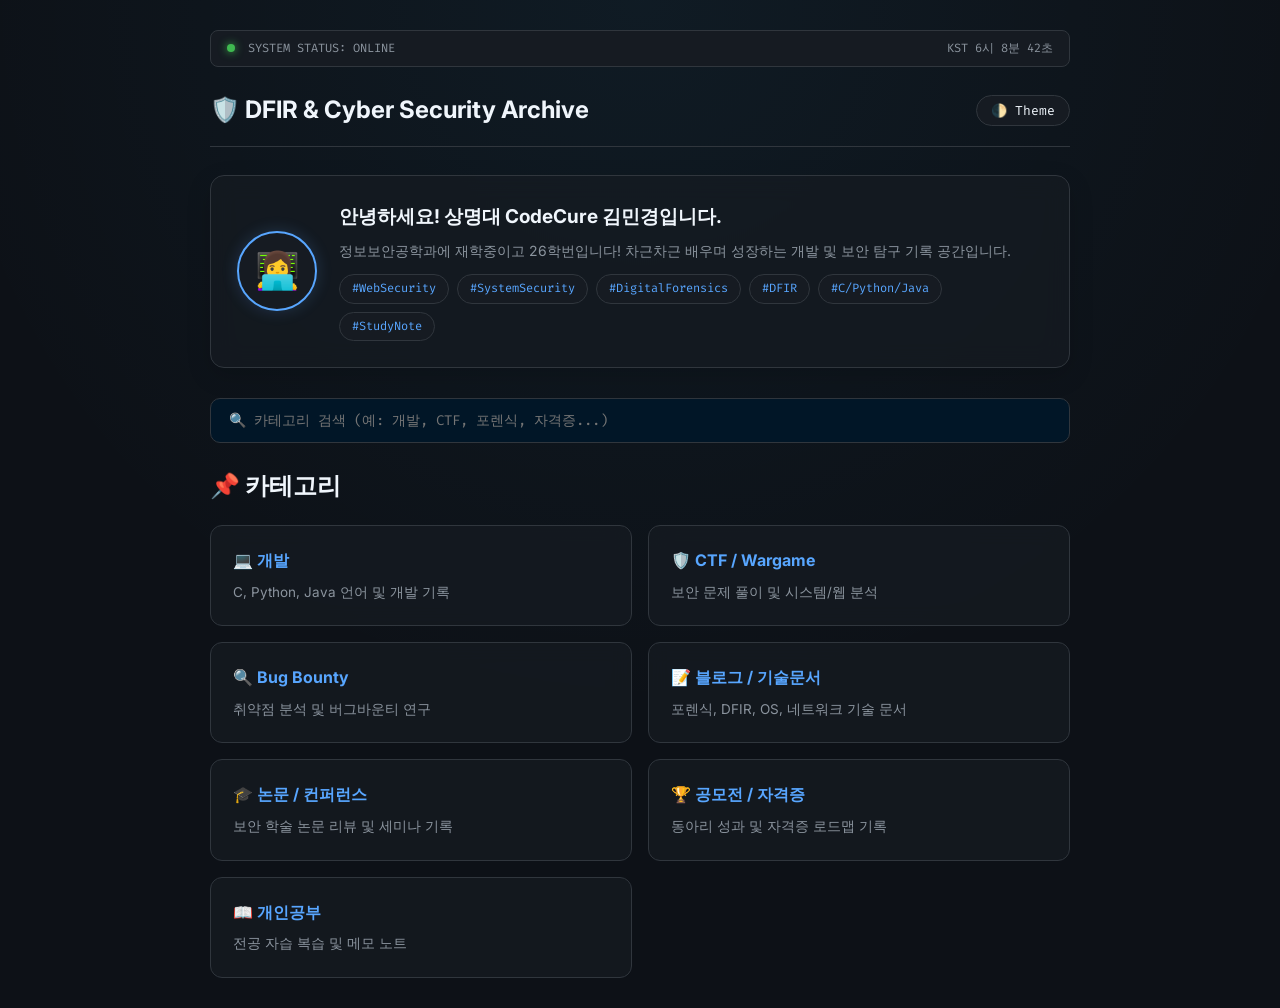
==== index.html @ aa34ed03 "Update index.html" ====
<!DOCTYPE html>
<html lang="ko">
<head>
    <meta charset="utf-8"/>
    <meta content="width=device-width, initial-scale=1.0" name="viewport"/>

    <title>DFIR &amp; Cyber Security Archive | 김민경</title>

    <!-- 트렌디한 모던 폰트 (Inter & Fira Code) -->
    <link href="https://fonts.googleapis.com" rel="preconnect"/>
    <link crossorigin="" href="https://fonts.gstatic.com" rel="preconnect"/>
    <link href="https://fonts.googleapis.com/css2?family=Fira+Code:wght@400;600&amp;family=Inter:wght@400;500;600;700&amp;display=swap" rel="stylesheet"/>

    <link href="style.css" rel="stylesheet"/>
</head>

<body>
<div class="container">

    <!-- ==================== [페이지 1] 미션 #4 본문 ==================== -->

    <!-- ==================== [페이지 2] VAPD 논문 심층 리뷰 상세 본문 ==================== -->

    <!-- ==================== [신규 게시글] IDS/IPS 학습 정리 ==================== -->

    <!-- ==================== [신규 게시글] Fuzzer & Fuzzing 학습 정리 ==================== -->

    <!-- ==================== [블로그 / 기술문서 목록] ==================== -->
    <div class="page" id="doc">

        <a class="back-btn" href="#">← 메인 화면으로 돌아가기</a>

        <div class="page-header">
            <h1>📝 블로그 / 기술문서</h1>
            <p style="color:var(--text-secondary)">
                보안 개념 학습과 기술 문서를 기록하는 공간입니다.
            </p>
        </div>

        <div class="post-list">

            <!-- Fuzzer & Fuzzing 게시글 -->
            <a class="post-card" href="posts/fuzzing.html">

                <div class="post-meta">
                    <span>2026.11.13</span>
                    <span>Software Security</span>
                </div>

                <h3 class="post-title">
                    🧪 Fuzzer와 Fuzzing - 퍼징 기법과 퍼저 비교
                </h3>

                <p class="post-desc">
                    퍼징의 정의와 동작 원리, 종류,
                    AFL++·Jackalope·libFuzzer의 특징 및 차이점 학습 정리
                </p>

                <div class="post-subtags">
                    <span class="subtag">Fuzzing</span>
                    <span class="subtag">Fuzzer</span>
                    <span class="subtag">Software Security</span>
                </div>

            </a>

            <!-- IDS/IPS 게시글 -->
            <a class="post-card" href="posts/ids-ips.html">

                <div class="post-meta">
                    <span>2026.11.12</span>
                    <span>Network Security</span>
                </div>

                <h3 class="post-title">
                    🛡️ 침입 탐지 및 방지 시스템(IDS/IPS)
                </h3>

                <p class="post-desc">
                    IDS와 IPS의 개념, 동작 원리, 유형,
                    활용 방법, 장단점 및 차이점 학습 정리
                </p>

                <div class="post-subtags">
                    <span class="subtag">IDS</span>
                    <span class="subtag">IPS</span>
                    <span class="subtag">Network Security</span>
                </div>

            </a>

            <!-- 미션 #4 게시글 -->
            <a class="post-card" href="posts/mission4.html">

                <div class="post-meta">
                    <span>2026.11.07</span>
                    <span>필수 미션</span>
                </div>

                <h3 class="post-title">
                    📝 미션 #4 - '나'에 대해 기록하기
                </h3>

                <p class="post-desc">
                    가치관, 진로, 활동 목표를 정리한 자기 탐색 기록
                </p>

                <div class="post-subtags">
                    <span class="subtag">Reflection</span>
                    <span class="subtag">Mission</span>
                </div>

            </a>

        </div>
    </div>

    <!-- ==================== [논문 / 컨퍼런스 목록] ==================== -->
    <div class="page" id="conf">

        <a class="back-btn" href="#">← 메인 화면으로 돌아가기</a>

        <div class="page-header">
            <h1>🎓 논문 / 컨퍼런스</h1>
            <p style="color:var(--text-secondary)">
                보안 논문 리뷰 및 연구 학습 기록입니다.
            </p>
        </div>

        <div class="post-list">

            <a class="post-card" href="posts/vapd.html">

                <div class="post-meta">
                    <span>2026.11.07</span>
                    <span>USENIX Security '25</span>
                </div>

                <h3 class="post-title">
                    🎓 VAPD: An Anomaly Detection Model for PDF Malware Forensics with Adversarial Robustness
                </h3>

                <p class="post-desc">
                    악성 PDF 이상 탐지와 적대적 강인성,
                    이상 위치 식별에 관한 논문 심층 리뷰
                </p>

                <div class="post-subtags">
                    <span class="subtag">Paper Review</span>
                    <span class="subtag">DFIR</span>
                </div>

            </a>

        </div>
    </div>

    <!-- ==================== [공모전 / 자격증] ==================== -->
    <div class="page" id="cert">

        <a class="back-btn" href="#">← 메인 화면으로 돌아가기</a>

        <div class="page-header">
            <h1>🏆 공모전 / 자격증</h1>
            <p style="color: var(--text-secondary); margin: 6px 0 0 0;">
                대외활동, 보안 경진대회 및 보안 관련 자격증 로드맵 기록 공간입니다.
            </p>
        </div>

        <div class="post-list">
            <div class="empty-notice">
                📂 아직 등록된 게시글이 없습니다. 새로운 기록을 작성해 보세요!
            </div>
        </div>

    </div>

    <!-- ==================== [개인공부] ==================== -->
    <div class="page" id="study">

        <a class="back-btn" href="#">← 메인 화면으로 돌아가기</a>

        <div class="page-header">
            <h1>📖 개인공부 (Study &amp; Note)</h1>
            <p style="color: var(--text-secondary); margin: 6px 0 0 0;">
                전공 수업 복습, 자습 노트, 개인 메모 공간입니다.
            </p>
        </div>

        <div class="post-list">
            <div class="empty-notice">
                📂 아직 등록된 게시글이 없습니다. 새로운 기록을 작성해 보세요!
            </div>
        </div>

    </div>

    <!-- ==================== [메인 홈 화면] ==================== -->
    <div id="home-view">

        <div class="system-bar">
            <div>
                <span class="status-dot"></span>
                SYSTEM STATUS: ONLINE
            </div>
            <div id="live-time">KST --:--:--</div>
        </div>

        <div class="site-header">
            <h1>🛡️ DFIR &amp; Cyber Security Archive</h1>
            <button class="theme-toggle-btn" onclick="toggleTheme()">
                🌓 Theme
            </button>
        </div>

        <div class="profile-card">

            <div class="profile-avatar">👩‍💻</div>

            <div class="profile-info">

                <h2>
                    안녕하세요! 상명대 CodeCure 김민경입니다.
                </h2>

                <p>
                    정보보안공학과에 재학중이고 26학번입니다!
                    차근차근 배우며 성장하는 개발 및 보안 탐구 기록 공간입니다.
                </p>

                <div class="profile-tags">
                    <span class="tag">#WebSecurity</span>
                    <span class="tag">#SystemSecurity</span>
                    <span class="tag">#DigitalForensics</span>
                    <span class="tag">#DFIR</span>
                    <span class="tag">#C/Python/Java</span>
                    <span class="tag">#StudyNote</span>
                </div>

            </div>
        </div>

        <!-- 검색창 -->
        <div class="search-container">
            <input
                class="search-input"
                id="searchInput"
                onkeyup="filterCards()"
                placeholder="🔍 카테고리 검색 (예: 개발, CTF, 포렌식, 자격증...)"
                type="text"
            />
        </div>

        <h2>📌 카테고리</h2>

        <div class="grid" id="cardGrid">

            <a class="card-item" href="#dev">
                <div class="card">
                    <h3>💻 개발</h3>
                    <p>C, Python, Java 언어 및 개발 기록</p>
                </div>
            </a>

            <a class="card-item" href="#ctf">
                <div class="card">
                    <h3>🛡️ CTF / Wargame</h3>
                    <p>보안 문제 풀이 및 시스템/웹 분석</p>
                </div>
            </a>

            <a class="card-item" href="#bug">
                <div class="card">
                    <h3>🔍 Bug Bounty</h3>
                    <p>취약점 분석 및 버그바운티 연구</p>
                </div>
            </a>

            <a class="card-item" href="#doc">
                <div class="card">
                    <h3>📝 블로그 / 기술문서</h3>
                    <p>포렌식, DFIR, OS, 네트워크 기술 문서</p>
                </div>
            </a>

            <a class="card-item" href="#conf">
                <div class="card">
                    <h3>🎓 논문 / 컨퍼런스</h3>
                    <p>보안 학술 논문 리뷰 및 세미나 기록</p>
                </div>
            </a>

            <a class="card-item" href="#cert">
                <div class="card">
                    <h3>🏆 공모전 / 자격증</h3>
                    <p>동아리 성과 및 자격증 로드맵 기록</p>
                </div>
            </a>

            <a class="card-item" href="#study">
                <div class="card">
                    <h3>📖 개인공부</h3>
                    <p>전공 자습 복습 및 메모 노트</p>
                </div>
            </a>

        </div>
    </div>

</div>

<script>
    function updateClock() {
        const now = new Date();

        const timeString = now.toLocaleTimeString('ko-KR', {
            hour12: false
        });

        document.getElementById('live-time').innerText =
            'KST ' + timeString;
    }

    setInterval(updateClock, 1000);
    updateClock();

    function toggleTheme() {
        document.body.classList.toggle('light-mode');
    }

    function filterCards() {
        const input = document.getElementById('searchInput')
            .value.toLowerCase();

        const cards = document.querySelectorAll('.card-item');

        cards.forEach(card => {
            const text = card.innerText.toLowerCase();

            if (text.includes(input)) {
                card.style.display = 'block';
            } else {
                card.style.display = 'none';
            }
        });
    }
</script>

</body>
</html>
---- style.css ----
:root {
            --bg-primary: #0d1117;
            --bg-secondary: #161b22;
            --bg-card: rgba(22, 27, 34, 0.75);
            --border-color: #30363d;
            --accent-blue: #58a6ff;
            --accent-cyan: #39c5bb;
            --accent-green: #3fb950;
            --text-primary: #f0f6fc;
            --text-secondary: #8b949e;
            --input-bg: #011627;
        }

        body.light-mode {
            --bg-primary: #f6f8fa;
            --bg-secondary: #ffffff;
            --bg-card: rgba(255, 255, 255, 0.85);
            --border-color: #d0d7de;
            --accent-blue: #0969da;
            --accent-cyan: #059669;
            --accent-green: #1a7f37;
            --text-primary: #1f2328;
            --text-secondary: #656d76;
            --input-bg: #eaeeef;
        }

        * { box-sizing: border-box; }

        body { 
            font-family: 'Inter', -apple-system, BlinkMacSystemFont, "Segoe UI", Roboto, sans-serif; 
            background-color: var(--bg-primary); 
            background-image: radial-gradient(circle at 50% 0%, rgba(56, 189, 248, 0.06) 0%, transparent 60%);
            color: var(--text-primary); 
            padding: 30px 20px; 
            margin: 0; 
            line-height: 1.6;
            min-height: 100vh;
            transition: background-color 0.3s, color 0.3s;
        }

        .container { max-width: 860px; margin: 0 auto; position: relative; }

        .system-bar {
            display: flex;
            align-items: center;
            justify-content: space-between;
            font-family: 'Fira Code', monospace;
            font-size: 12px;
            color: var(--text-secondary);
            background: var(--bg-secondary);
            border: 1px solid var(--border-color);
            padding: 8px 16px;
            border-radius: 8px;
            margin-bottom: 24px;
        }

        .status-dot {
            display: inline-block;
            width: 8px;
            height: 8px;
            background-color: var(--accent-green);
            border-radius: 50%;
            margin-right: 6px;
            box-shadow: 0 0 8px var(--accent-green);
        }

        .site-header {
            display: flex;
            align-items: center;
            justify-content: space-between;
            border-bottom: 1px solid var(--border-color);
            padding-bottom: 16px;
            margin-bottom: 28px;
        }

        h1 { 
            color: var(--text-primary); 
            font-size: 24px; 
            font-weight: 700; 
            margin: 0;
            display: flex;
            align-items: center;
            gap: 10px;
        }

        .theme-toggle-btn {
            background: var(--bg-secondary);
            border: 1px solid var(--border-color);
            color: var(--text-primary);
            padding: 6px 14px;
            border-radius: 20px;
            cursor: pointer;
            font-size: 13px;
            font-family: 'Fira Code', monospace;
            transition: all 0.2s;
        }

        .theme-toggle-btn:hover {
            border-color: var(--accent-blue);
            color: var(--accent-blue);
        }

        .profile-card { 
            background: var(--bg-card); 
            backdrop-filter: blur(12px);
            border: 1px solid var(--border-color); 
            border-radius: 14px; 
            padding: 26px; 
            margin-bottom: 30px; 
            display: flex; 
            align-items: center; 
            gap: 22px; 
            box-shadow: 0 8px 24px rgba(0, 0, 0, 0.15);
            transition: border-color 0.3s;
        }

        .profile-card:hover { border-color: rgba(88, 166, 255, 0.4); }
        
        .profile-avatar { 
            width: 80px; 
            height: 80px; 
            border-radius: 50%; 
            background: var(--bg-secondary); 
            border: 2px solid var(--accent-blue); 
            display: flex; 
            align-items: center; 
            justify-content: center; 
            font-size: 36px;
            flex-shrink: 0; 
            box-shadow: 0 0 16px rgba(88, 166, 255, 0.2);
        }

        .profile-info h2 { margin: 0 0 8px 0; color: var(--text-primary); font-size: 19px; font-weight: 700; }
        .profile-info p { margin: 6px 0; color: var(--text-secondary); font-size: 14px; line-height: 1.6; }

        .profile-tags { margin-top: 12px; display: flex; gap: 8px; flex-wrap: wrap; }
        .tag { 
            background: var(--bg-secondary); 
            border: 1px solid var(--border-color); 
            color: var(--accent-blue); 
            padding: 4px 12px; 
            border-radius: 16px; 
            font-size: 12px; 
            font-family: 'Fira Code', monospace;
        }

        .search-container { margin-bottom: 24px; }

        .search-input {
            width: 100%;
            padding: 12px 18px;
            background: var(--input-bg);
            border: 1px solid var(--border-color);
            border-radius: 10px;
            color: var(--text-primary);
            font-size: 14px;
            font-family: 'Fira Code', monospace;
            outline: none;
            transition: border-color 0.2s, box-shadow 0.2s;
        }

        .search-input:focus {
            border-color: var(--accent-blue);
            box-shadow: 0 0 10px rgba(88, 166, 255, 0.2);
        }

        .grid { display: grid; grid-template-columns: repeat(2, 1fr); gap: 16px; margin-top: 16px; }

        .card { 
            background: var(--bg-card); 
            backdrop-filter: blur(10px);
            border: 1px solid var(--border-color); 
            border-radius: 12px; 
            padding: 22px; 
            transition: all 0.25s ease; 
            cursor: pointer; 
            position: relative;
            overflow: hidden;
        }

        .card::before {
            content: '';
            position: absolute;
            top: 0; left: 0; width: 100%; height: 3px;
            background: linear-gradient(90deg, var(--accent-blue), var(--accent-cyan));
            opacity: 0;
            transition: opacity 0.25s;
        }

        .card:hover { 
            border-color: rgba(88, 166, 255, 0.5); 
            transform: translateY(-3px); 
            box-shadow: 0 10px 20px rgba(0, 0, 0, 0.2); 
        }

        .card:hover::before { opacity: 1; }

        .card h3 { color: var(--accent-blue); margin: 0 0 8px 0; font-size: 16px; }
        .card p { color: var(--text-secondary); margin: 0; font-size: 13.5px; }

        /* 상세 페이지 스타일 */
        .page { display: none; background: var(--bg-secondary); border: 1px solid var(--border-color); border-radius: 14px; padding: 32px; margin-top: 20px; }
        .page:target { display: block; }
        .page:target ~ #home-view { display: none; }
        
        .back-btn { 
            display: inline-flex; 
            align-items: center; 
            gap: 6px; 
            margin-bottom: 24px; 
            color: var(--accent-blue); 
            text-decoration: none; 
            font-weight: 600; 
            font-size: 14px;
            transition: color 0.2s;
        }

        .back-btn:hover { color: var(--accent-cyan); text-decoration: underline; }

        .page-header {
            border-bottom: 1px solid var(--border-color);
            padding-bottom: 16px;
            margin-bottom: 24px;
        }

        .post-list { display: flex; flex-direction: column; gap: 16px; margin-top: 20px; }

        .empty-notice {
            color: var(--text-secondary);
            font-size: 14px;
            padding: 40px 0;
            text-align: center;
            border: 1px dashed var(--border-color);
            border-radius: 10px;
        }

        .post-card {
            background: var(--bg-primary);
            border: 1px solid var(--border-color);
            border-radius: 10px;
            padding: 20px;
            transition: transform 0.2s, border-color 0.2s;
            display: block;
            color: inherit;
        }

        .post-card:hover {
            border-color: var(--accent-blue);
            transform: translateX(4px);
        }

        .post-meta {
            display: flex;
            align-items: center;
            gap: 12px;
            font-size: 12px;
            color: var(--text-secondary);
            font-family: 'Fira Code', monospace;
            margin-bottom: 8px;
        }

        .post-title {
            color: var(--text-primary);
            font-size: 17px;
            font-weight: 600;
            margin: 0 0 8px 0;
        }

        .post-desc {
            color: var(--text-secondary);
            font-size: 14px;
            margin: 0 0 14px 0;
            line-height: 1.5;
        }

        .post-subtags { display: flex; gap: 6px; flex-wrap: wrap; }
        .subtag {
            font-size: 11px;
            font-family: 'Fira Code', monospace;
            background: var(--bg-secondary);
            color: var(--accent-cyan);
            padding: 2px 8px;
            border-radius: 4px;
            border: 1px solid var(--border-color);
        }

        /* 상세 본문 스타일 */
        .post-content {
            background: var(--bg-primary);
            border: 1px solid var(--border-color);
            border-radius: 12px;
            padding: 24px;
            margin-top: 20px;
            line-height: 1.8;
        }
        .post-content h2 { font-size: 18px; color: var(--accent-blue); margin-top: 28px; border-left: 3px solid var(--accent-blue); padding-left: 10px; }
        .post-content h3 { font-size: 15px; color: var(--accent-cyan); margin-top: 20px; }
        .post-content blockquote {
            background: var(--bg-secondary);
            border-left: 3px solid var(--accent-blue);
            margin: 12px 0;
            padding: 12px 16px;
            color: var(--text-secondary);
            font-size: 13.5px;
            border-radius: 0 6px 6px 0;
        }
        .info-box {
            background: rgba(57, 197, 187, 0.08);
            border: 1px solid rgba(57, 197, 187, 0.3);
            padding: 18px;
            border-radius: 10px;
            margin: 20px 0;
            font-size: 14px;
        }

        a { text-decoration: none; color: inherit; }

        @media (max-width: 600px) {
            .grid { grid-template-columns: 1fr; }
            .profile-card { flex-direction: column; text-align: center; }
            .profile-tags { justify-content: center; }
            .system-bar { flex-direction: column; gap: 6px; text-align: center; }
        }
    

#ids-ips { --lesson-blue:#60a5fa; --lesson-cyan:#5eead4; }
#ids-ips .post-content {line-height:1.85}
#ids-ips .lesson-section {margin:34px 0}
#ids-ips .lesson-section h2 {font-size:1.3rem;color:var(--accent-blue);border-bottom:1px solid var(--border-color);padding:0 0 12px;margin:0 0 20px}
#ids-ips .lesson-section h3 {font-size:1.04rem;color:var(--accent-cyan);margin:22px 0 12px}
#ids-ips .lesson-section h4 {font-size:.95rem;margin:16px 0 8px;color:var(--text-primary)}
#ids-ips p,#ids-ips li {font-size:.92rem}
#ids-ips li {margin-bottom:9px}
#ids-ips .lesson-grid {display:grid;grid-template-columns:repeat(2,minmax(0,1fr));gap:14px}
#ids-ips .lesson-panel {background:var(--bg-secondary);border:1px solid var(--border-color);border-radius:12px;padding:19px}
#ids-ips .lesson-panel h3 {margin-top:0}
#ids-ips .lesson-note {border-left:3px solid var(--accent-blue);padding:10px 15px;background:var(--bg-secondary);border-radius:0 8px 8px 0;margin:16px 0}
#ids-ips .lesson-table-wrap {overflow-x:auto;margin:18px 0;border:1px solid var(--border-color);border-radius:10px}
#ids-ips table {width:100%;border-collapse:collapse;min-width:540px;font-size:.86rem}
#ids-ips th,#ids-ips td {padding:12px 13px;border-bottom:1px solid var(--border-color);text-align:left;vertical-align:top}
#ids-ips th {background:var(--bg-secondary);color:var(--accent-blue)}
#ids-ips tr:last-child td {border-bottom:0}
#ids-ips .lesson-steps {counter-reset:step;list-style:none;padding-left:0}
#ids-ips .lesson-steps>li {counter-increment:step;padding:12px 15px 12px 47px;position:relative;border-bottom:1px solid var(--border-color)}
#ids-ips .lesson-steps>li:before {content:counter(step,decimal-leading-zero);position:absolute;left:7px;top:13px;color:var(--accent-blue);font-weight:700;font-size:.8rem}
#ids-ips .lesson-steps>li:last-child {border-bottom:0}
#ids-ips .lesson-steps ul {margin-top:10px}
#ids-ips .lesson-ref a {color:var(--accent-blue);text-decoration:underline;overflow-wrap:anywhere}
@media(max-width:650px){#ids-ips .lesson-grid{grid-template-columns:1fr}#ids-ips .post-content{padding:16px}}

/* Standalone post pages */
body.standalone-post .page {display:block;animation:none}
body.standalone-post .container {max-width:1100px;margin:auto}
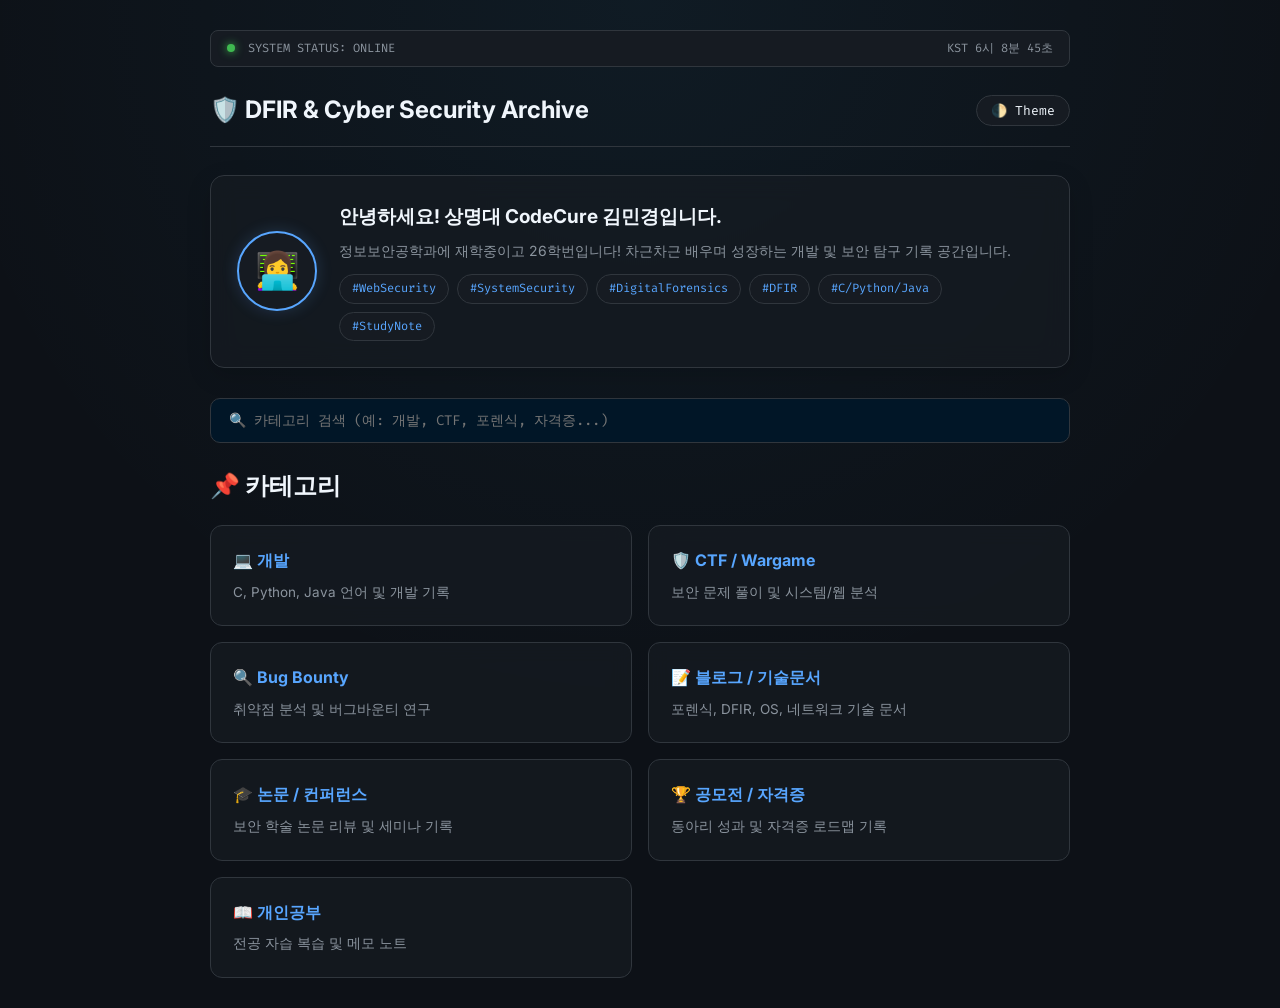
==== commit 245bc3af: "Update index.html" ====
--- a/index.html
+++ b/index.html
@@ -26,6 +26,8 @@
 
     <!-- ==================== [신규 게시글] Fuzzer & Fuzzing 학습 정리 ==================== -->
 
+    <!-- ==================== [신규 게시글] OWASP Top 10 학습 정리 ==================== -->
+
     <!-- ==================== [블로그 / 기술문서 목록] ==================== -->
     <div class="page" id="doc">
 
@@ -39,6 +41,32 @@
         </div>
 
         <div class="post-list">
+
+            <!-- OWASP Top 10 (2025) 게시글 -->
+            <a class="post-card" href="posts/owasp-injection.html">
+
+                <div class="post-meta">
+                    <span>2026.11.13</span>
+                    <span>Web Security</span>
+                </div>
+
+                <h3 class="post-title">
+                    🔐 OWASP Top 10 (2025) - A05 인젝션 취약점 분석
+                </h3>
+
+                <p class="post-desc">
+                    OWASP Top 10 보안 위험과 A05 인젝션의 개념,
+                    SQL 인젝션 동작 원리, 주요 공격 유형,
+                    탐지 방법 및 예방 대책 학습 정리
+                </p>
+
+                <div class="post-subtags">
+                    <span class="subtag">OWASP Top 10</span>
+                    <span class="subtag">Injection</span>
+                    <span class="subtag">Web Security</span>
+                </div>
+
+            </a>
 
             <!-- Fuzzer & Fuzzing 게시글 -->
             <a class="post-card" href="posts/fuzzing.html">
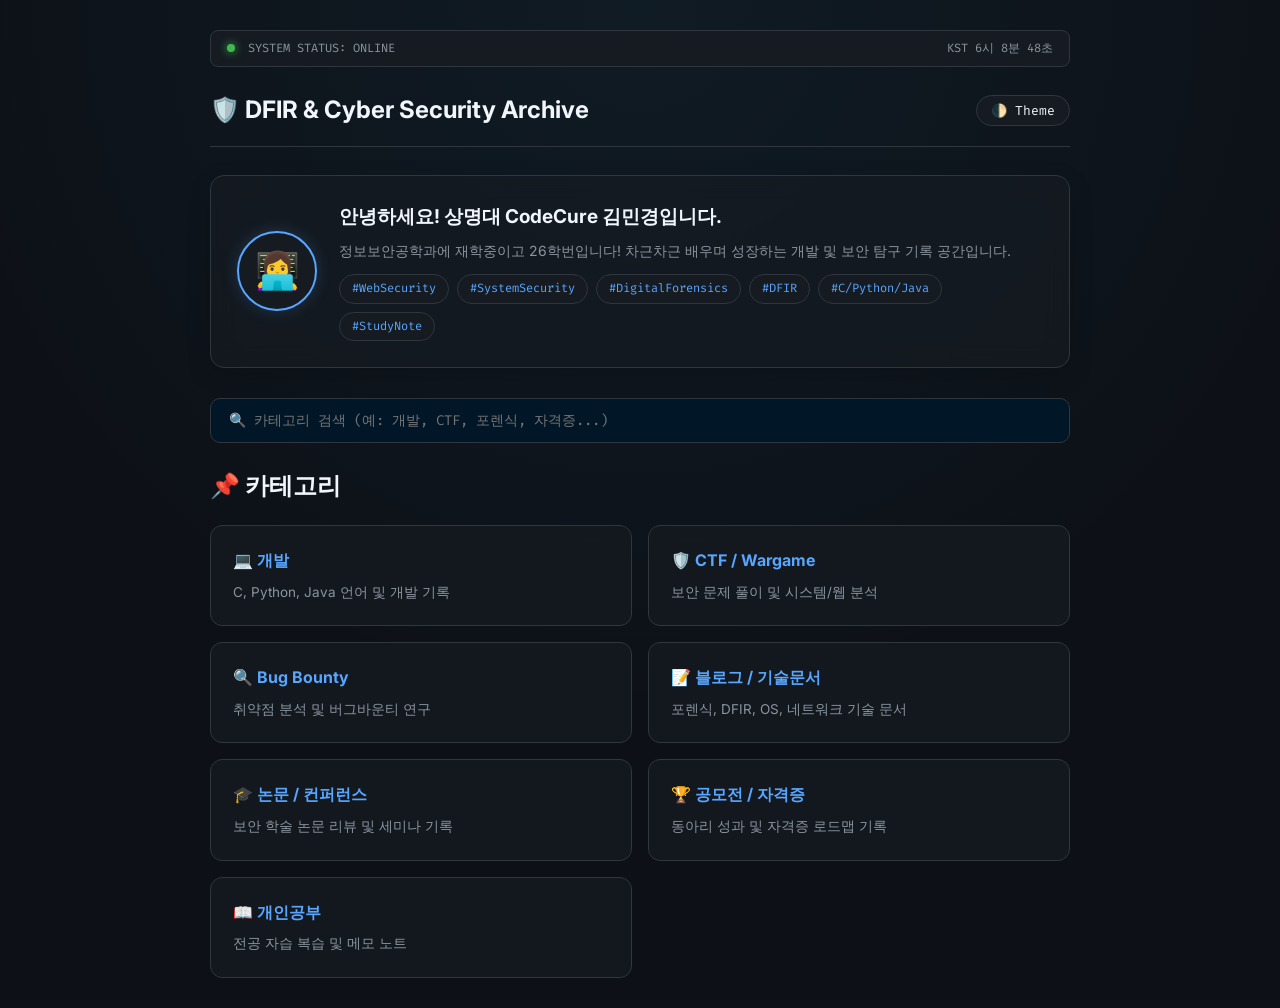
==== commit e8e56428: "Update index.html" ====
--- a/index.html
+++ b/index.html
@@ -28,6 +28,9 @@
 
     <!-- ==================== [신규 게시글] OWASP Top 10 학습 정리 ==================== -->
 
+    <!-- ==================== [신규 게시글] 개인정보 보호법 판례 분석 ==================== -->
+
+
     <!-- ==================== [블로그 / 기술문서 목록] ==================== -->
     <div class="page" id="doc">
 
@@ -42,7 +45,35 @@
 
         <div class="post-list">
 
-            <!-- OWASP Top 10 (2025) 게시글 -->
+            <!-- ==================== 개인정보 보호법 판례 분석 게시글 ==================== -->
+            <a class="post-card" href="posts/privacy-case.html">
+
+                <div class="post-meta">
+                    <span>2026.11.17</span>
+                    <span>Privacy Law</span>
+                </div>
+
+                <h3 class="post-title">
+                    ⚖️ 개인정보 보호법 판례 분석 - 공개된 개인정보의 수집과 이용
+                </h3>
+
+                <p class="post-desc">
+                    대법원 2014다235080 판결을 중심으로
+                    공개된 개인정보의 상업적 이용,
+                    개인정보자기결정권, 법원의 판단 기준 및
+                    상급심 판결 비교와 실무적 시사점 분석
+                </p>
+
+                <div class="post-subtags">
+                    <span class="subtag">Privacy Law</span>
+                    <span class="subtag">Case Study</span>
+                    <span class="subtag">Personal Information</span>
+                </div>
+
+            </a>
+
+
+            <!-- ==================== OWASP Top 10 (2025) 게시글 ==================== -->
             <a class="post-card" href="posts/owasp-injection.html">
 
                 <div class="post-meta">
@@ -68,7 +99,8 @@
 
             </a>
 
-            <!-- Fuzzer & Fuzzing 게시글 -->
+
+            <!-- ==================== Fuzzer & Fuzzing 게시글 ==================== -->
             <a class="post-card" href="posts/fuzzing.html">
 
                 <div class="post-meta">
@@ -93,7 +125,8 @@
 
             </a>
 
-            <!-- IDS/IPS 게시글 -->
+
+            <!-- ==================== IDS/IPS 게시글 ==================== -->
             <a class="post-card" href="posts/ids-ips.html">
 
                 <div class="post-meta">
@@ -118,7 +151,8 @@
 
             </a>
 
-            <!-- 미션 #4 게시글 -->
+
+            <!-- ==================== 미션 #4 게시글 ==================== -->
             <a class="post-card" href="posts/mission4.html">
 
                 <div class="post-meta">
@@ -143,6 +177,7 @@
 
         </div>
     </div>
+
 
     <!-- ==================== [논문 / 컨퍼런스 목록] ==================== -->
     <div class="page" id="conf">
@@ -184,6 +219,7 @@
         </div>
     </div>
 
+
     <!-- ==================== [공모전 / 자격증] ==================== -->
     <div class="page" id="cert">
 
@@ -204,6 +240,7 @@
 
     </div>
 
+
     <!-- ==================== [개인공부] ==================== -->
     <div class="page" id="study">
 
@@ -223,6 +260,7 @@
         </div>
 
     </div>
+
 
     <!-- ==================== [메인 홈 화면] ==================== -->
     <div id="home-view">
@@ -269,7 +307,8 @@
             </div>
         </div>
 
-        <!-- 검색창 -->
+
+        <!-- ==================== 검색창 ==================== -->
         <div class="search-container">
             <input
                 class="search-input"
@@ -280,6 +319,7 @@
             />
         </div>
 
+
         <h2>📌 카테고리</h2>
 
         <div class="grid" id="cardGrid">
@@ -337,6 +377,7 @@
     </div>
 
 </div>
+
 
 <script>
     function updateClock() {
@@ -353,9 +394,11 @@
     setInterval(updateClock, 1000);
     updateClock();
 
+
     function toggleTheme() {
         document.body.classList.toggle('light-mode');
     }
+
 
     function filterCards() {
         const input = document.getElementById('searchInput')
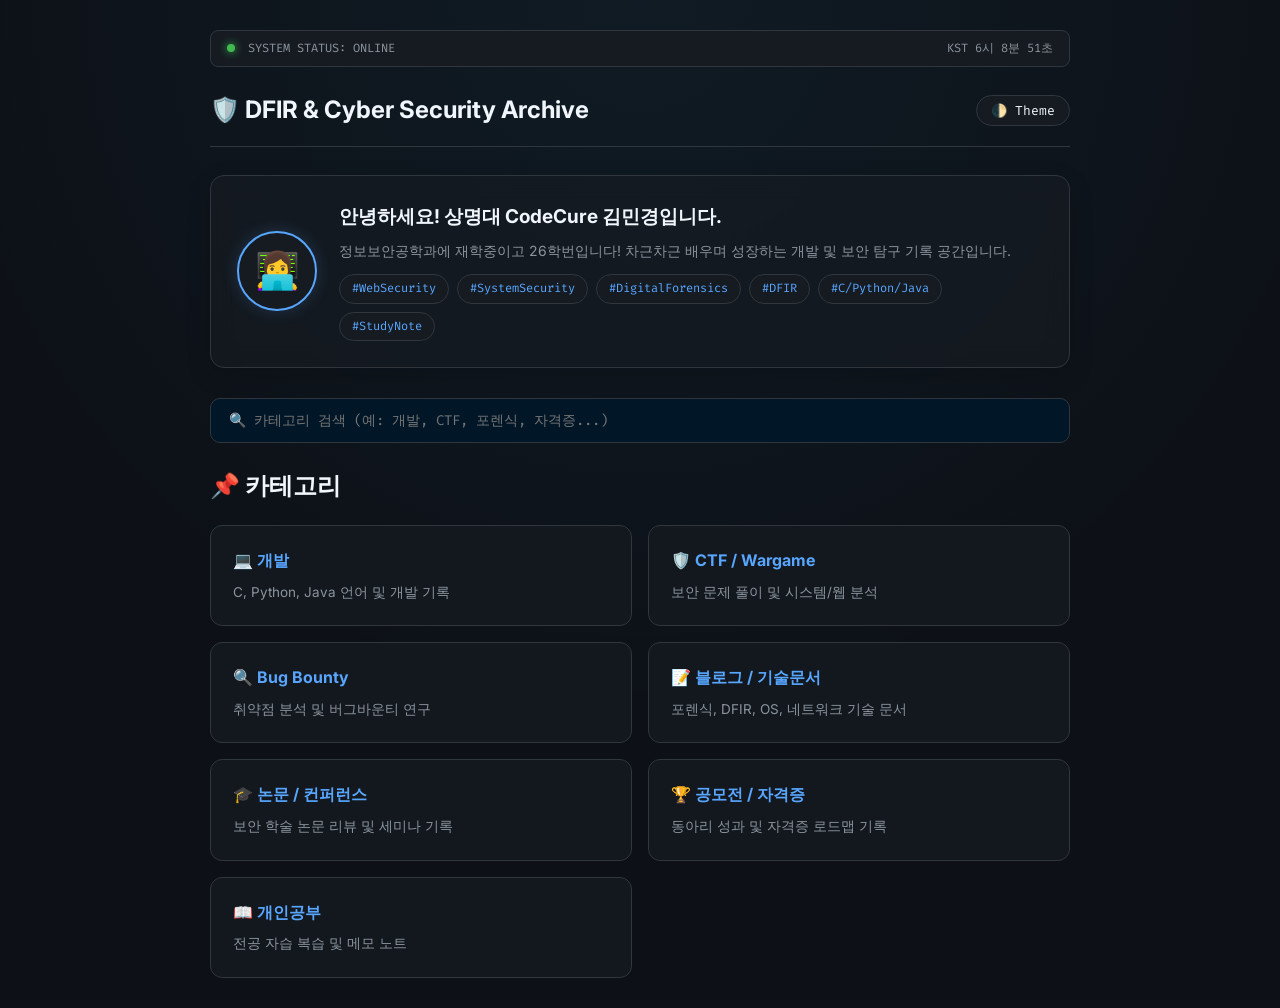
==== commit b281676c: "Update index.html" ====
--- a/index.html
+++ b/index.html
@@ -44,6 +44,65 @@
         </div>
 
         <div class="post-list">
+
+            <!-- ==================== 최신 보안 사고 분석 게시글 ==================== -->
+            <a class="post-card" href="posts/eu-cloud-attack.html">
+                <div class="post-meta">
+                    <span>2026.11.17</span>
+                    <span>Cloud Security · Incident Analysis</span>
+                </div>
+                <h3 class="post-title">
+                    ☁️ 2026년 EU 집행위원회 클라우드 공급망 공격 사건
+                </h3>
+                <p class="post-desc">
+                    Trivy 소프트웨어 공급망 침해와 AWS 접근 키 탈취,
+                    클라우드 데이터 유출 경로 및 재발 방지 대책 분석
+                </p>
+                <div class="post-subtags">
+                    <span class="subtag">Supply Chain</span>
+                    <span class="subtag">AWS</span>
+                    <span class="subtag">Incident Analysis</span>
+                </div>
+            </a>
+
+            <a class="post-card" href="posts/kyowon-ransomware.html">
+                <div class="post-meta">
+                    <span>2026.11.17</span>
+                    <span>Ransomware · Incident Analysis</span>
+                </div>
+                <h3 class="post-title">
+                    🔒 2026년 교원그룹 랜섬웨어 공격 사건
+                </h3>
+                <p class="post-desc">
+                    랜섬웨어 침해 정황과 계열사 서비스 장애,
+                    네트워크 확산 위험 및 사고 대응·복구 과정 분석
+                </p>
+                <div class="post-subtags">
+                    <span class="subtag">Ransomware</span>
+                    <span class="subtag">Incident Response</span>
+                    <span class="subtag">Network Security</span>
+                </div>
+            </a>
+
+            <a class="post-card" href="posts/tving.html">
+                <div class="post-meta">
+                    <span>2026.11.17</span>
+                    <span>Data Breach · Incident Analysis</span>
+                </div>
+                <h3 class="post-title">
+                    🔐 2026년 티빙 개인정보 유출 사고
+                </h3>
+                <p class="post-desc">
+                    개발환경 접속키 탈취에서 운영환경 침해까지의 과정,
+                    개인정보 유출 원인과 접근 권한 관리 개선 방안 분석
+                </p>
+                <div class="post-subtags">
+                    <span class="subtag">Data Breach</span>
+                    <span class="subtag">Access Control</span>
+                    <span class="subtag">Incident Analysis</span>
+                </div>
+            </a>
+
 
             <!-- ==================== 개인정보 보호법 판례 분석 게시글 ==================== -->
             <a class="post-card" href="posts/privacy-case.html">
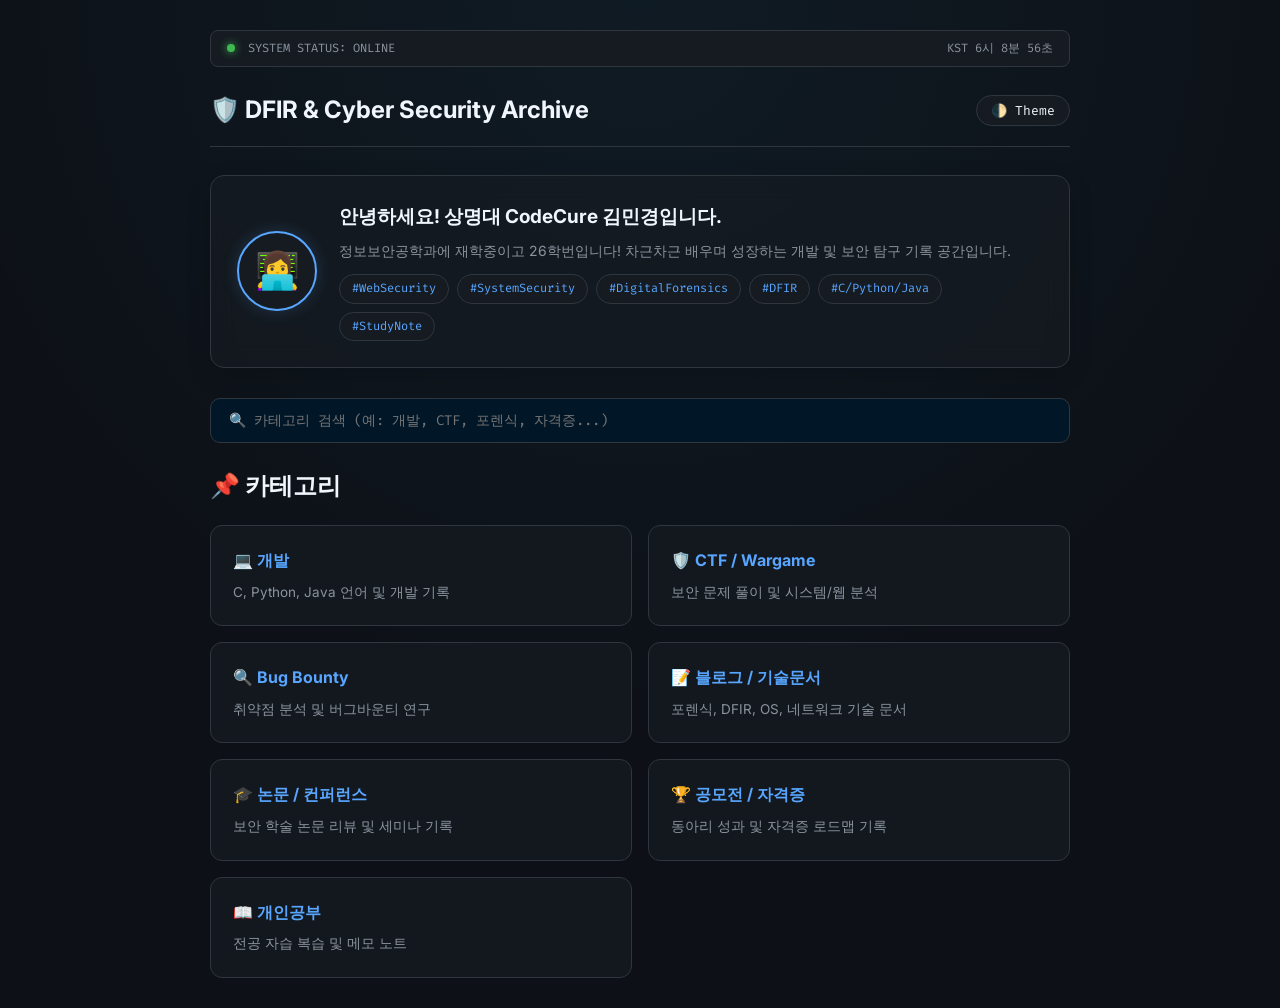
==== commit 6b6b8788: "Update index.html" ====
--- a/index.html
+++ b/index.html
@@ -252,6 +252,36 @@
 
         <div class="post-list">
 
+            <!-- ==================== 미션 #17 논문 트렌드 분석 ==================== -->
+            <a class="post-card" href="posts/kairos-paper-trends.html">
+
+                <div class="post-meta">
+                    <span>2026.11.20</span>
+                    <span>Paper Trend Analysis</span>
+                </div>
+
+                <h3 class="post-title">
+                    📊 미션 #17 - 논문 트렌드 분석
+                </h3>
+
+                <p class="post-desc">
+                    출처 정보 기반 침입 탐지 기술의 연구 흐름 분석.
+                    HOLMES, UNICORN, KAIROS, ORTHRUS,
+                    Sometimes Simpler is Better 등 논문 5편의
+                    핵심 기술, 연구 성과, 한계점 및 최신 트렌드 비교
+                </p>
+
+                <div class="post-subtags">
+                    <span class="subtag">Paper Review</span>
+                    <span class="subtag">Research Trends</span>
+                    <span class="subtag">Intrusion Detection</span>
+                    <span class="subtag">DFIR</span>
+                </div>
+
+            </a>
+
+
+            <!-- ==================== VAPD 논문 리뷰 ==================== -->
             <a class="post-card" href="posts/vapd.html">
 
                 <div class="post-meta">
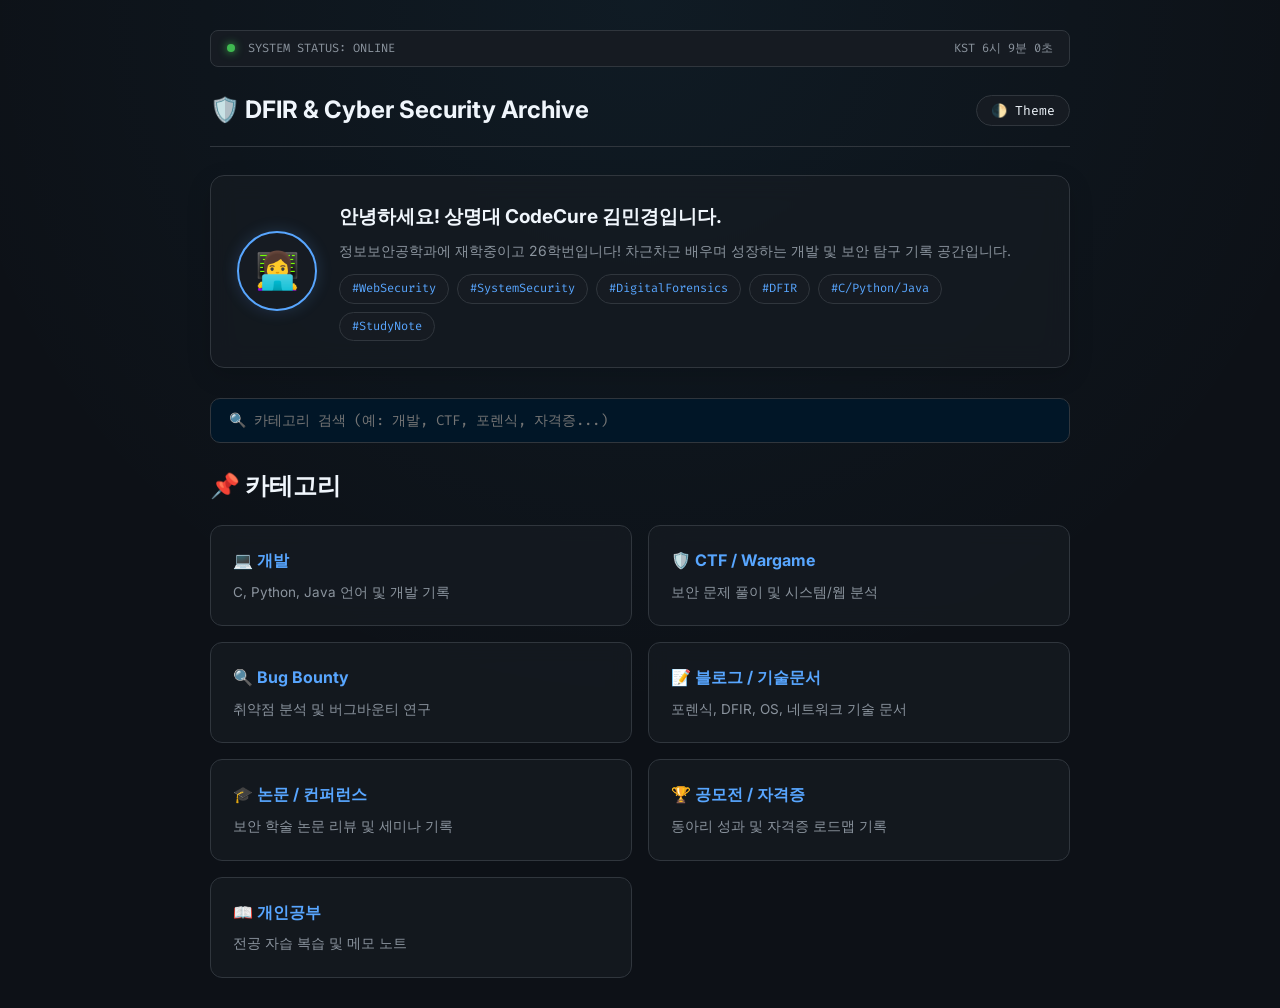
==== commit ce2e4a42: "Update index.html" ====
--- a/index.html
+++ b/index.html
@@ -1,4 +1,3 @@
-
 <!DOCTYPE html>
 <html lang="ko">
 <head>
@@ -45,61 +44,23 @@
 
         <div class="post-list">
 
-            <!-- ==================== 최신 보안 사고 분석 게시글 ==================== -->
-            <a class="post-card" href="posts/eu-cloud-attack.html">
+            <!-- ==================== 보안 사고 분석 모음 (3개 글) ==================== -->
+            <a class="post-card" href="posts/security-incidents/index.html">
                 <div class="post-meta">
                     <span>2026.11.17</span>
-                    <span>Cloud Security · Incident Analysis</span>
-                </div>
-                <h3 class="post-title">
-                    ☁️ 2026년 EU 집행위원회 클라우드 공급망 공격 사건
-                </h3>
-                <p class="post-desc">
-                    Trivy 소프트웨어 공급망 침해와 AWS 접근 키 탈취,
-                    클라우드 데이터 유출 경로 및 재발 방지 대책 분석
-                </p>
-                <div class="post-subtags">
-                    <span class="subtag">Supply Chain</span>
-                    <span class="subtag">AWS</span>
-                    <span class="subtag">Incident Analysis</span>
-                </div>
-            </a>
-
-            <a class="post-card" href="posts/kyowon-ransomware.html">
-                <div class="post-meta">
-                    <span>2026.11.17</span>
-                    <span>Ransomware · Incident Analysis</span>
-                </div>
-                <h3 class="post-title">
-                    🔒 2026년 교원그룹 랜섬웨어 공격 사건
-                </h3>
-                <p class="post-desc">
-                    랜섬웨어 침해 정황과 계열사 서비스 장애,
-                    네트워크 확산 위험 및 사고 대응·복구 과정 분석
-                </p>
-                <div class="post-subtags">
+                    <span>Security Incidents · Collection</span>
+                </div>
+                <h3 class="post-title">
+                    📁 개인정보보호 및 보안사고 분석
+                </h3>
+                <p class="post-desc">
+                    티빙 개인정보 유출 사고, 교원그룹 랜섬웨어 공격 사건,
+                    EU 집행위원회 클라우드 공급망 공격 사건을 각각 분석한 글 모음
+                </p>
+                <div class="post-subtags">
+                    <span class="subtag">Data Breach</span>
                     <span class="subtag">Ransomware</span>
-                    <span class="subtag">Incident Response</span>
-                    <span class="subtag">Network Security</span>
-                </div>
-            </a>
-
-            <a class="post-card" href="posts/tving.html">
-                <div class="post-meta">
-                    <span>2026.11.17</span>
-                    <span>Data Breach · Incident Analysis</span>
-                </div>
-                <h3 class="post-title">
-                    🔐 2026년 티빙 개인정보 유출 사고
-                </h3>
-                <p class="post-desc">
-                    개발환경 접속키 탈취에서 운영환경 침해까지의 과정,
-                    개인정보 유출 원인과 접근 권한 관리 개선 방안 분석
-                </p>
-                <div class="post-subtags">
-                    <span class="subtag">Data Breach</span>
-                    <span class="subtag">Access Control</span>
-                    <span class="subtag">Incident Analysis</span>
+                    <span class="subtag">Cloud Security</span>
                 </div>
             </a>
 
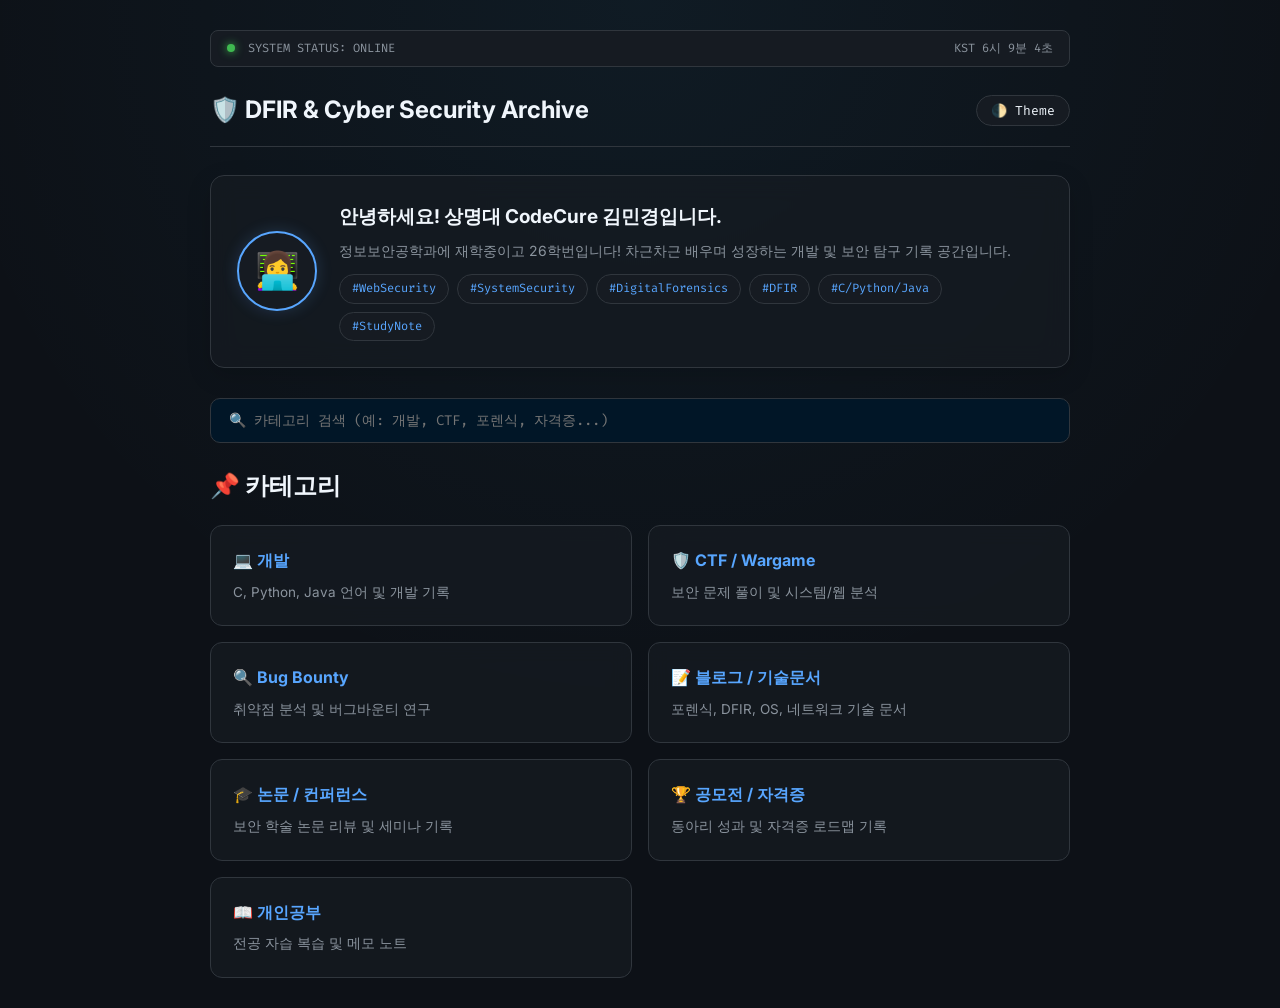
==== commit 4763d981: "Update index.html" ====
--- a/index.html
+++ b/index.html
@@ -44,24 +44,56 @@
 
         <div class="post-list">
 
+            <!-- ==================== 회고 게시글 ==================== -->
+            <a class="post-card" href="posts/retrospective.html">
+
+                <div class="post-meta">
+                    <span>2026.11.07</span>
+                    <span>Reflection · Knights Frontier</span>
+                </div>
+
+                <h3 class="post-title">
+                    📝 보안 입문자로서의 회고
+                </h3>
+
+                <p class="post-desc">
+                    보안의 첫 시작 이후, 내가 마주한 한계와 부족한 점,
+                    부족한 점을 채워나갈 앞으로의 계획 및 성장에 대한 다짐
+                </p>
+
+                <div class="post-subtags">
+                    <span class="subtag">Reflection</span>
+                    <span class="subtag">Security Journey</span>
+                    <span class="subtag">Knights Frontier</span>
+                    <span class="subtag">DFIR</span>
+                </div>
+
+            </a>
+
+
             <!-- ==================== 보안 사고 분석 모음 (3개 글) ==================== -->
             <a class="post-card" href="posts/security-incidents/index.html">
+
                 <div class="post-meta">
                     <span>2026.11.17</span>
                     <span>Security Incidents · Collection</span>
                 </div>
+
                 <h3 class="post-title">
                     📁 개인정보보호 및 보안사고 분석
                 </h3>
+
                 <p class="post-desc">
                     티빙 개인정보 유출 사고, 교원그룹 랜섬웨어 공격 사건,
                     EU 집행위원회 클라우드 공급망 공격 사건을 각각 분석한 글 모음
                 </p>
+
                 <div class="post-subtags">
                     <span class="subtag">Data Breach</span>
                     <span class="subtag">Ransomware</span>
                     <span class="subtag">Cloud Security</span>
                 </div>
+
             </a>
 
 
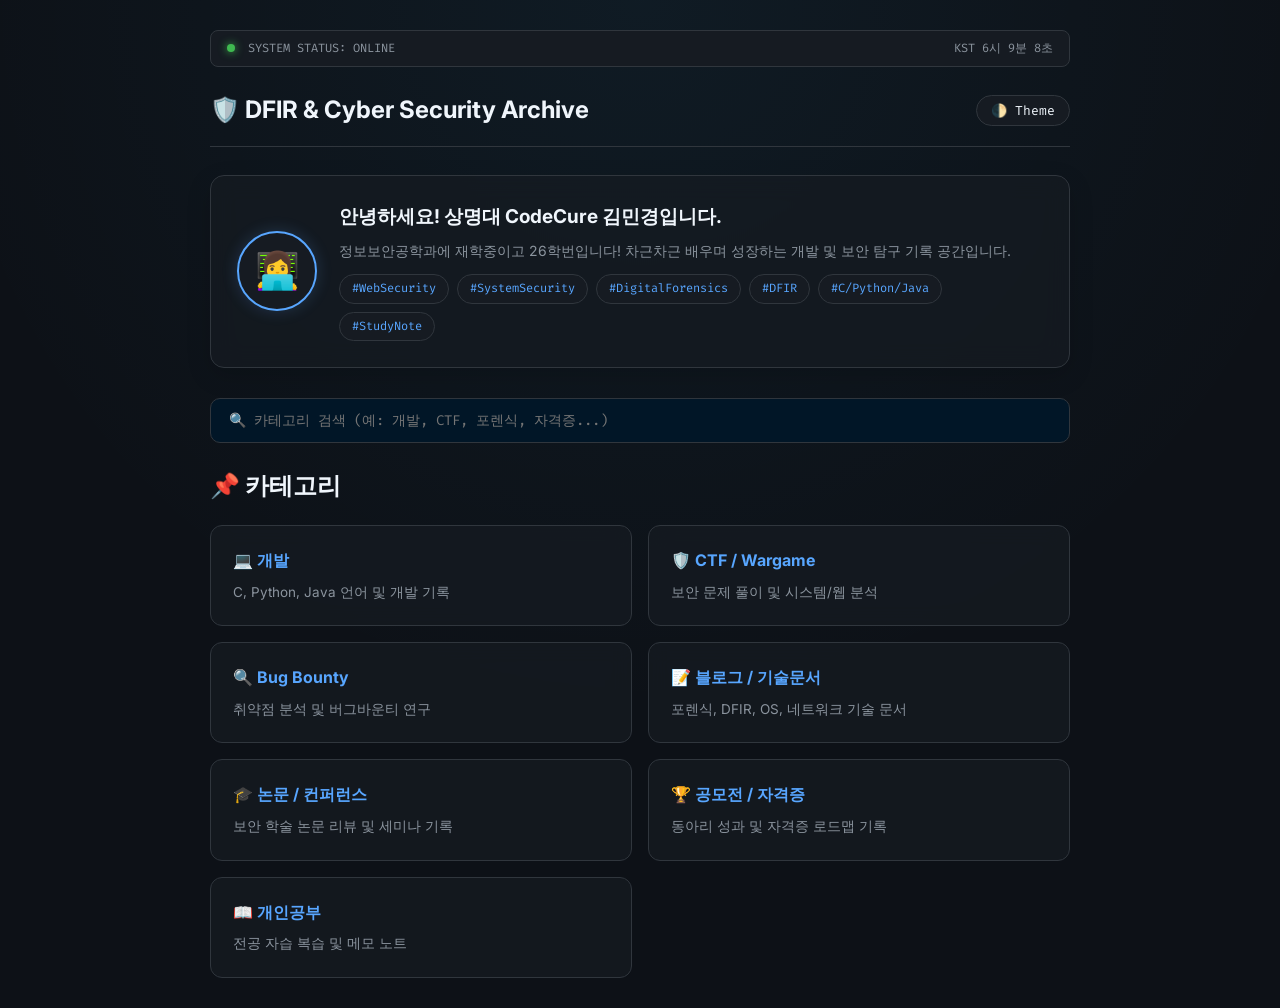
==== commit dec74856: "Update index.html" ====
--- a/index.html
+++ b/index.html
@@ -44,6 +44,139 @@
 
         <div class="post-list">
 
+            <!-- ==================== 보안 사고 분석 모음 (3개 글) ==================== -->
+            <a class="post-card" href="posts/security-incidents/index.html">
+
+                <div class="post-meta">
+                    <span>2026.11.17</span>
+                    <span>Security Incidents · Collection</span>
+                </div>
+
+                <h3 class="post-title">
+                    📁 개인정보보호 및 보안사고 분석
+                </h3>
+
+                <p class="post-desc">
+                    티빙 개인정보 유출 사고, 교원그룹 랜섬웨어 공격 사건,
+                    EU 집행위원회 클라우드 공급망 공격 사건을 각각 분석한 글 모음
+                </p>
+
+                <div class="post-subtags">
+                    <span class="subtag">Data Breach</span>
+                    <span class="subtag">Ransomware</span>
+                    <span class="subtag">Cloud Security</span>
+                </div>
+
+            </a>
+
+
+            <!-- ==================== 개인정보 보호법 판례 분석 게시글 ==================== -->
+            <a class="post-card" href="posts/privacy-case.html">
+
+                <div class="post-meta">
+                    <span>2026.11.17</span>
+                    <span>Privacy Law</span>
+                </div>
+
+                <h3 class="post-title">
+                    ⚖️ 개인정보 보호법 판례 분석 - 공개된 개인정보의 수집과 이용
+                </h3>
+
+                <p class="post-desc">
+                    대법원 2014다235080 판결을 중심으로
+                    공개된 개인정보의 상업적 이용,
+                    개인정보자기결정권, 법원의 판단 기준 및
+                    상급심 판결 비교와 실무적 시사점 분석
+                </p>
+
+                <div class="post-subtags">
+                    <span class="subtag">Privacy Law</span>
+                    <span class="subtag">Case Study</span>
+                    <span class="subtag">Personal Information</span>
+                </div>
+
+            </a>
+
+
+            <!-- ==================== OWASP Top 10 (2025) 게시글 ==================== -->
+            <a class="post-card" href="posts/owasp-injection.html">
+
+                <div class="post-meta">
+                    <span>2026.11.13</span>
+                    <span>Web Security</span>
+                </div>
+
+                <h3 class="post-title">
+                    🔐 OWASP Top 10 (2025) - A05 인젝션 취약점 분석
+                </h3>
+
+                <p class="post-desc">
+                    OWASP Top 10 보안 위험과 A05 인젝션의 개념,
+                    SQL 인젝션 동작 원리, 주요 공격 유형,
+                    탐지 방법 및 예방 대책 학습 정리
+                </p>
+
+                <div class="post-subtags">
+                    <span class="subtag">OWASP Top 10</span>
+                    <span class="subtag">Injection</span>
+                    <span class="subtag">Web Security</span>
+                </div>
+
+            </a>
+
+
+            <!-- ==================== Fuzzer & Fuzzing 게시글 ==================== -->
+            <a class="post-card" href="posts/fuzzing.html">
+
+                <div class="post-meta">
+                    <span>2026.11.13</span>
+                    <span>Software Security</span>
+                </div>
+
+                <h3 class="post-title">
+                    🧪 Fuzzer와 Fuzzing - 퍼징 기법과 퍼저 비교
+                </h3>
+
+                <p class="post-desc">
+                    퍼징의 정의와 동작 원리, 종류,
+                    AFL++·Jackalope·libFuzzer의 특징 및 차이점 학습 정리
+                </p>
+
+                <div class="post-subtags">
+                    <span class="subtag">Fuzzing</span>
+                    <span class="subtag">Fuzzer</span>
+                    <span class="subtag">Software Security</span>
+                </div>
+
+            </a>
+
+
+            <!-- ==================== IDS/IPS 게시글 ==================== -->
+            <a class="post-card" href="posts/ids-ips.html">
+
+                <div class="post-meta">
+                    <span>2026.11.12</span>
+                    <span>Network Security</span>
+                </div>
+
+                <h3 class="post-title">
+                    🛡️ 침입 탐지 및 방지 시스템(IDS/IPS)
+                </h3>
+
+                <p class="post-desc">
+                    IDS와 IPS의 개념, 동작 원리, 유형,
+                    활용 방법, 장단점 및 차이점 학습 정리
+                </p>
+
+                <div class="post-subtags">
+                    <span class="subtag">IDS</span>
+                    <span class="subtag">IPS</span>
+                    <span class="subtag">Network Security</span>
+                </div>
+
+            </a>
+
+
             <!-- ==================== 회고 게시글 ==================== -->
             <a class="post-card" href="posts/retrospective.html">
 
@@ -66,139 +199,6 @@
                     <span class="subtag">Security Journey</span>
                     <span class="subtag">Knights Frontier</span>
                     <span class="subtag">DFIR</span>
-                </div>
-
-            </a>
-
-
-            <!-- ==================== 보안 사고 분석 모음 (3개 글) ==================== -->
-            <a class="post-card" href="posts/security-incidents/index.html">
-
-                <div class="post-meta">
-                    <span>2026.11.17</span>
-                    <span>Security Incidents · Collection</span>
-                </div>
-
-                <h3 class="post-title">
-                    📁 개인정보보호 및 보안사고 분석
-                </h3>
-
-                <p class="post-desc">
-                    티빙 개인정보 유출 사고, 교원그룹 랜섬웨어 공격 사건,
-                    EU 집행위원회 클라우드 공급망 공격 사건을 각각 분석한 글 모음
-                </p>
-
-                <div class="post-subtags">
-                    <span class="subtag">Data Breach</span>
-                    <span class="subtag">Ransomware</span>
-                    <span class="subtag">Cloud Security</span>
-                </div>
-
-            </a>
-
-
-            <!-- ==================== 개인정보 보호법 판례 분석 게시글 ==================== -->
-            <a class="post-card" href="posts/privacy-case.html">
-
-                <div class="post-meta">
-                    <span>2026.11.17</span>
-                    <span>Privacy Law</span>
-                </div>
-
-                <h3 class="post-title">
-                    ⚖️ 개인정보 보호법 판례 분석 - 공개된 개인정보의 수집과 이용
-                </h3>
-
-                <p class="post-desc">
-                    대법원 2014다235080 판결을 중심으로
-                    공개된 개인정보의 상업적 이용,
-                    개인정보자기결정권, 법원의 판단 기준 및
-                    상급심 판결 비교와 실무적 시사점 분석
-                </p>
-
-                <div class="post-subtags">
-                    <span class="subtag">Privacy Law</span>
-                    <span class="subtag">Case Study</span>
-                    <span class="subtag">Personal Information</span>
-                </div>
-
-            </a>
-
-
-            <!-- ==================== OWASP Top 10 (2025) 게시글 ==================== -->
-            <a class="post-card" href="posts/owasp-injection.html">
-
-                <div class="post-meta">
-                    <span>2026.11.13</span>
-                    <span>Web Security</span>
-                </div>
-
-                <h3 class="post-title">
-                    🔐 OWASP Top 10 (2025) - A05 인젝션 취약점 분석
-                </h3>
-
-                <p class="post-desc">
-                    OWASP Top 10 보안 위험과 A05 인젝션의 개념,
-                    SQL 인젝션 동작 원리, 주요 공격 유형,
-                    탐지 방법 및 예방 대책 학습 정리
-                </p>
-
-                <div class="post-subtags">
-                    <span class="subtag">OWASP Top 10</span>
-                    <span class="subtag">Injection</span>
-                    <span class="subtag">Web Security</span>
-                </div>
-
-            </a>
-
-
-            <!-- ==================== Fuzzer & Fuzzing 게시글 ==================== -->
-            <a class="post-card" href="posts/fuzzing.html">
-
-                <div class="post-meta">
-                    <span>2026.11.13</span>
-                    <span>Software Security</span>
-                </div>
-
-                <h3 class="post-title">
-                    🧪 Fuzzer와 Fuzzing - 퍼징 기법과 퍼저 비교
-                </h3>
-
-                <p class="post-desc">
-                    퍼징의 정의와 동작 원리, 종류,
-                    AFL++·Jackalope·libFuzzer의 특징 및 차이점 학습 정리
-                </p>
-
-                <div class="post-subtags">
-                    <span class="subtag">Fuzzing</span>
-                    <span class="subtag">Fuzzer</span>
-                    <span class="subtag">Software Security</span>
-                </div>
-
-            </a>
-
-
-            <!-- ==================== IDS/IPS 게시글 ==================== -->
-            <a class="post-card" href="posts/ids-ips.html">
-
-                <div class="post-meta">
-                    <span>2026.11.12</span>
-                    <span>Network Security</span>
-                </div>
-
-                <h3 class="post-title">
-                    🛡️ 침입 탐지 및 방지 시스템(IDS/IPS)
-                </h3>
-
-                <p class="post-desc">
-                    IDS와 IPS의 개념, 동작 원리, 유형,
-                    활용 방법, 장단점 및 차이점 학습 정리
-                </p>
-
-                <div class="post-subtags">
-                    <span class="subtag">IDS</span>
-                    <span class="subtag">IPS</span>
-                    <span class="subtag">Network Security</span>
                 </div>
 
             </a>
